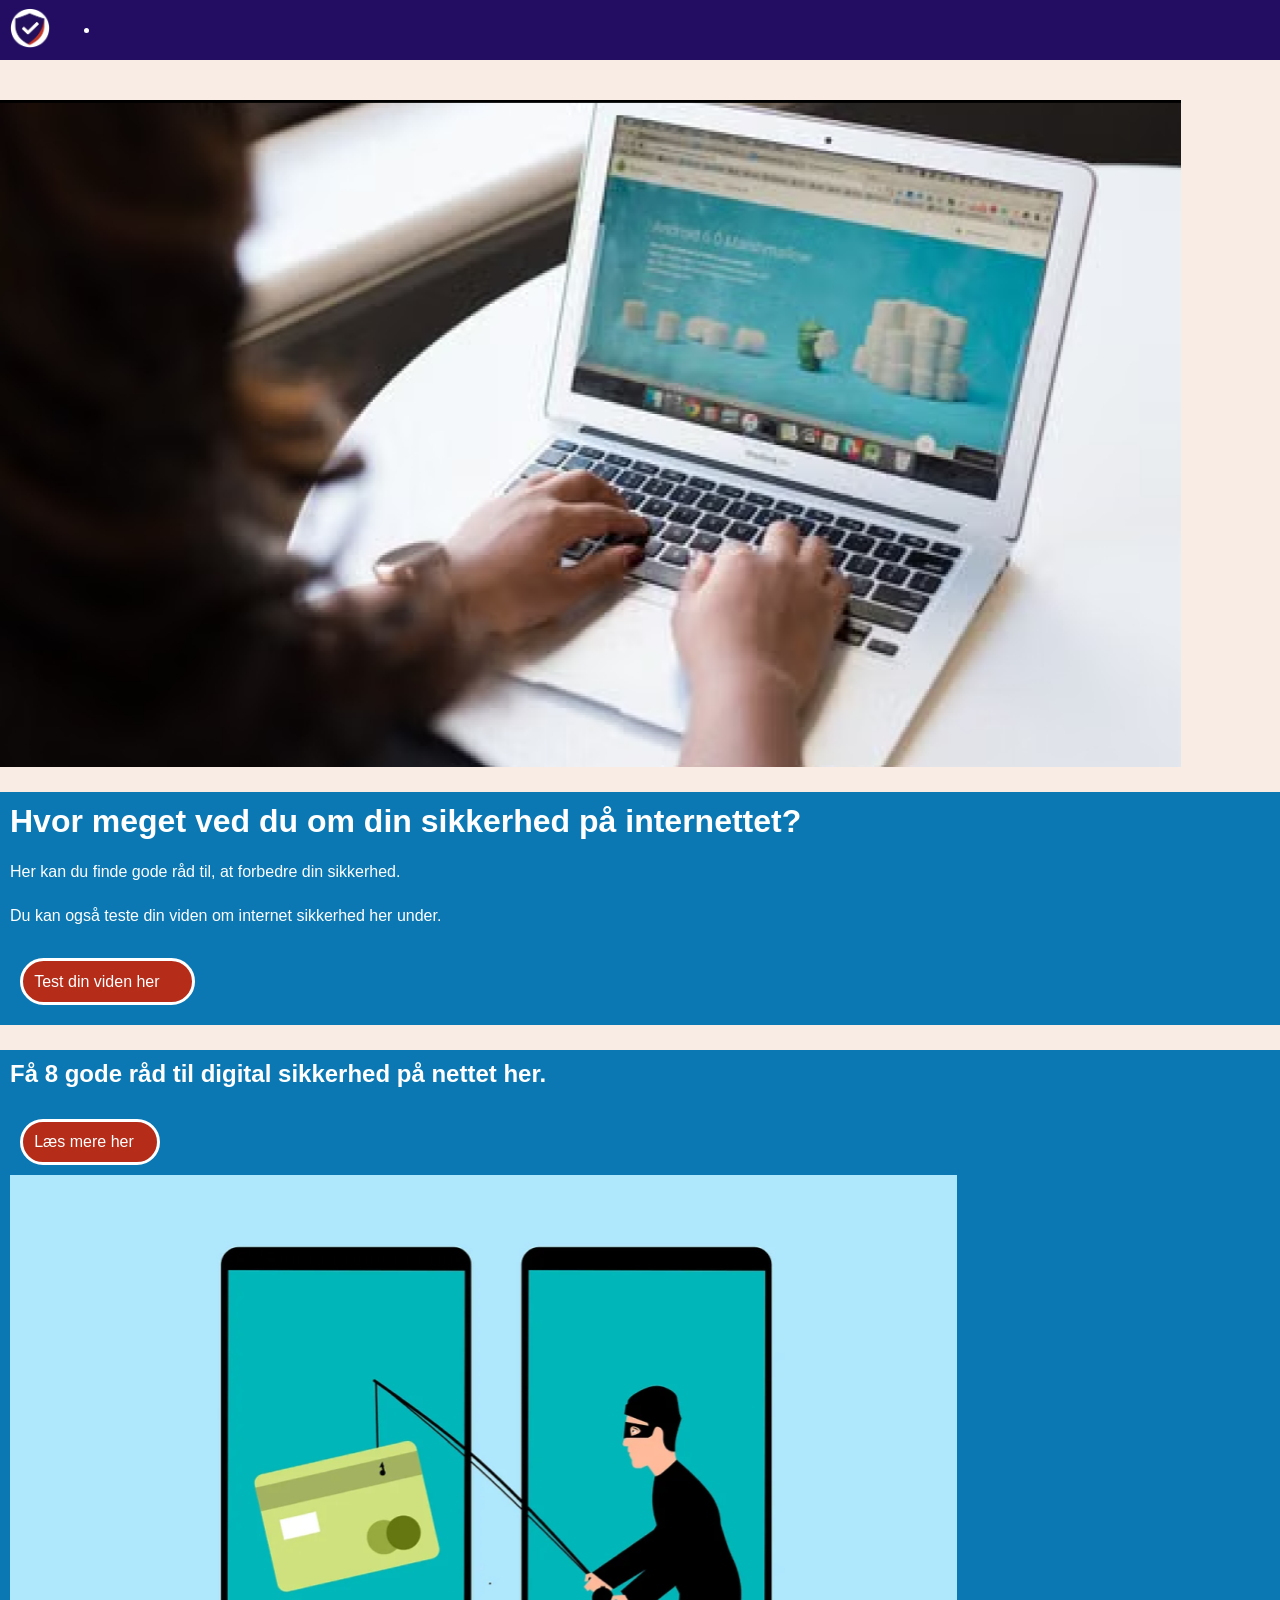
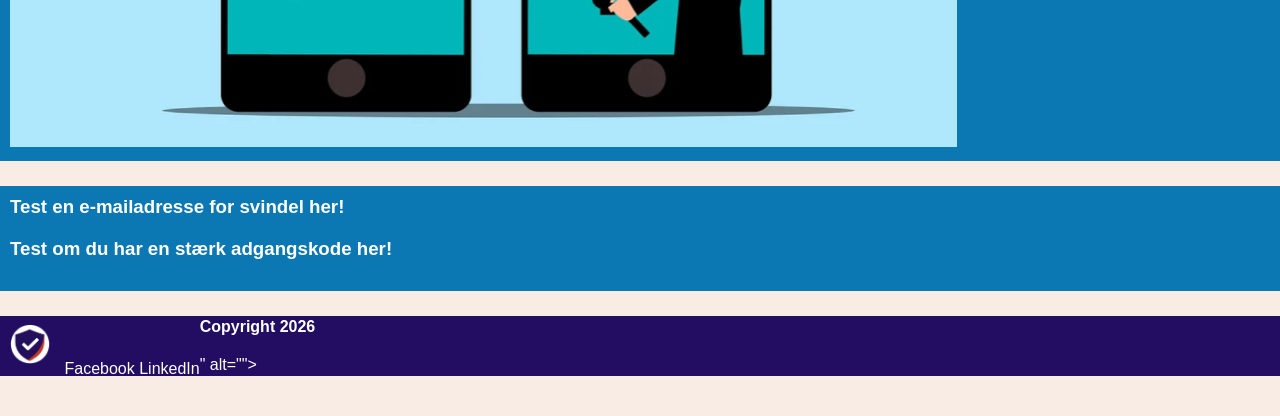
==== index.html @ c3ce0f3e "Implementeret css elementer (ikke færdig)" ====
<!DOCTYPE html>
<html lang="da">
<head>
    <meta charset="UTF-8">
    <meta name="viewport" content="width=device-width, initial-scale=1.0">
    <title>Forside</title>
    <link rel="stylesheet" href="/css/style.css">
</head>

<body>
    <div class="container">
        <header>
            <a href="/index.html">
                <img class="logo" src="/img/logo-forenklet.png" alt="Logo">
            </a>
            <nav>
                <ul>
                    <!--Menu, lup og log ind CTA-->
                    <li></li>
                </ul>
            </nav>
        </header>
        
    <main>
        <img src="/img/dame-ved-computer.png" alt="Dame ved computer">
        <div class="boks-1">
            <h1>Hvor meget ved du om din sikkerhed på internettet?</h1>
            <p>Her kan du finde gode råd til, at forbedre din sikkerhed.</p>
            <p>Du kan også teste din viden om internet sikkerhed her under.</p>
            <a class="cta-knap-1" href="#">Test din viden her <img src="" alt=""></a> <!--pil inde i CTA-->
        </div>

        <div class="boks-2">
            <h2>Få 8 gode råd til digital sikkerhed på nettet her.</h2>
            <a class="cta-knap-2" href="/sikkerhedsråd.html">Læs mere her</a> <!--pil inde i CTA + linker til sikkerhedsråd siden-->
            <img src="/img/svindler.png" alt="Tyv stjæler kredit kort">
        </div>

        <div class="boks-3">
            <h3>Test en e-mailadresse for svindel her!</h3>
            <!--indtastningsfelt "navn@eksempel.dk"-->
            <!--CTA knap "Test"-->

            <h3>Test om du har en stærk adgangskode her!</h3>
            <!--indtastningsfelt "eksempel1234"-->
            <!--CTA knap "Test"-->            
        </div>
    </main>

        <footer>
            <div class="footer-venstre">
                <a href="/index.html">
                    <img class="logo" src="/img/logo-forenklet.png" alt="">
                </a>
                <a href="#">Facebook</a>
                <a href="#">LinkedIn</a>
            </div>

            <div class="footer-højre">
                <h4>Copyright 2026</h4>
                <img src=""></i>" alt=""> <!--copyright ikon-->
            </div>
        </footer>
    </div>
</body>
</html>
---- css/style.css ----
* {
    box-sizing: border-box;
    margin: 0;
}

.container {
    background-color: #f9ece5;
    font-family: Verdana, Geneva, Tahoma, sans-serif;
    display: grid;
    grid-template-columns: repeat(2, 1fr);
    grid-auto-rows: minmax(100px, auto);
}


/*Overall elementer*/

a {
    color: white;
    text-decoration: none;
}

a:hover {
    text-decoration: underline;
}

img {
    max-width: 100%;
    grid-column: 1/3
}

.logo {
    width: 60px;
    padding: 10px;
}

h1, h2, h3, h4 {
    line-height: 1.2;
    padding-bottom: 20px;
}

p {
    line-height: 1.5;
    padding-bottom: 20px;
}


/*Indhold*/

header {
    background-color: #220d62;
    color: white;
    height: 60px;
    grid-column: 1/3;
    display: flex;
    align-items: center;
}

main {
    display: grid;
    grid-column: 1/3;
    gap: 25px;
}

.boks-1 {
    background-color: #0b78b3;
    color: white;
    grid-column: 1/3;
    padding: 10px;
}

.cta-knap-1 {
    background-color: #b52c19;
    border-radius: 25px;
    padding: .7em;
    display: flex;
    width: 175px;
    margin: 10px;
    border-style: solid;
}

.boks-2 {
    background-color: #0b78b3;
    color: white;
    grid-column: 1/3;
    padding: 10px;
}

.cta-knap-2 {
    background-color: #b52c19;
    border-radius: 25px;
    padding: .7em;
    display: flex;
    width: 140px;
    margin: 10px;
    border-style: solid;
}

.boks-3 {
    background-color: #0b78b3;
    color: white;
    grid-column: 1/3;
    padding: 10px;
    margin-bottom: 25px;
}

footer {
    background-color: #220d62;
    color: white;
    height: 60px;
    grid-column: 1/3;
    display: flex;
    align-items: center;
}
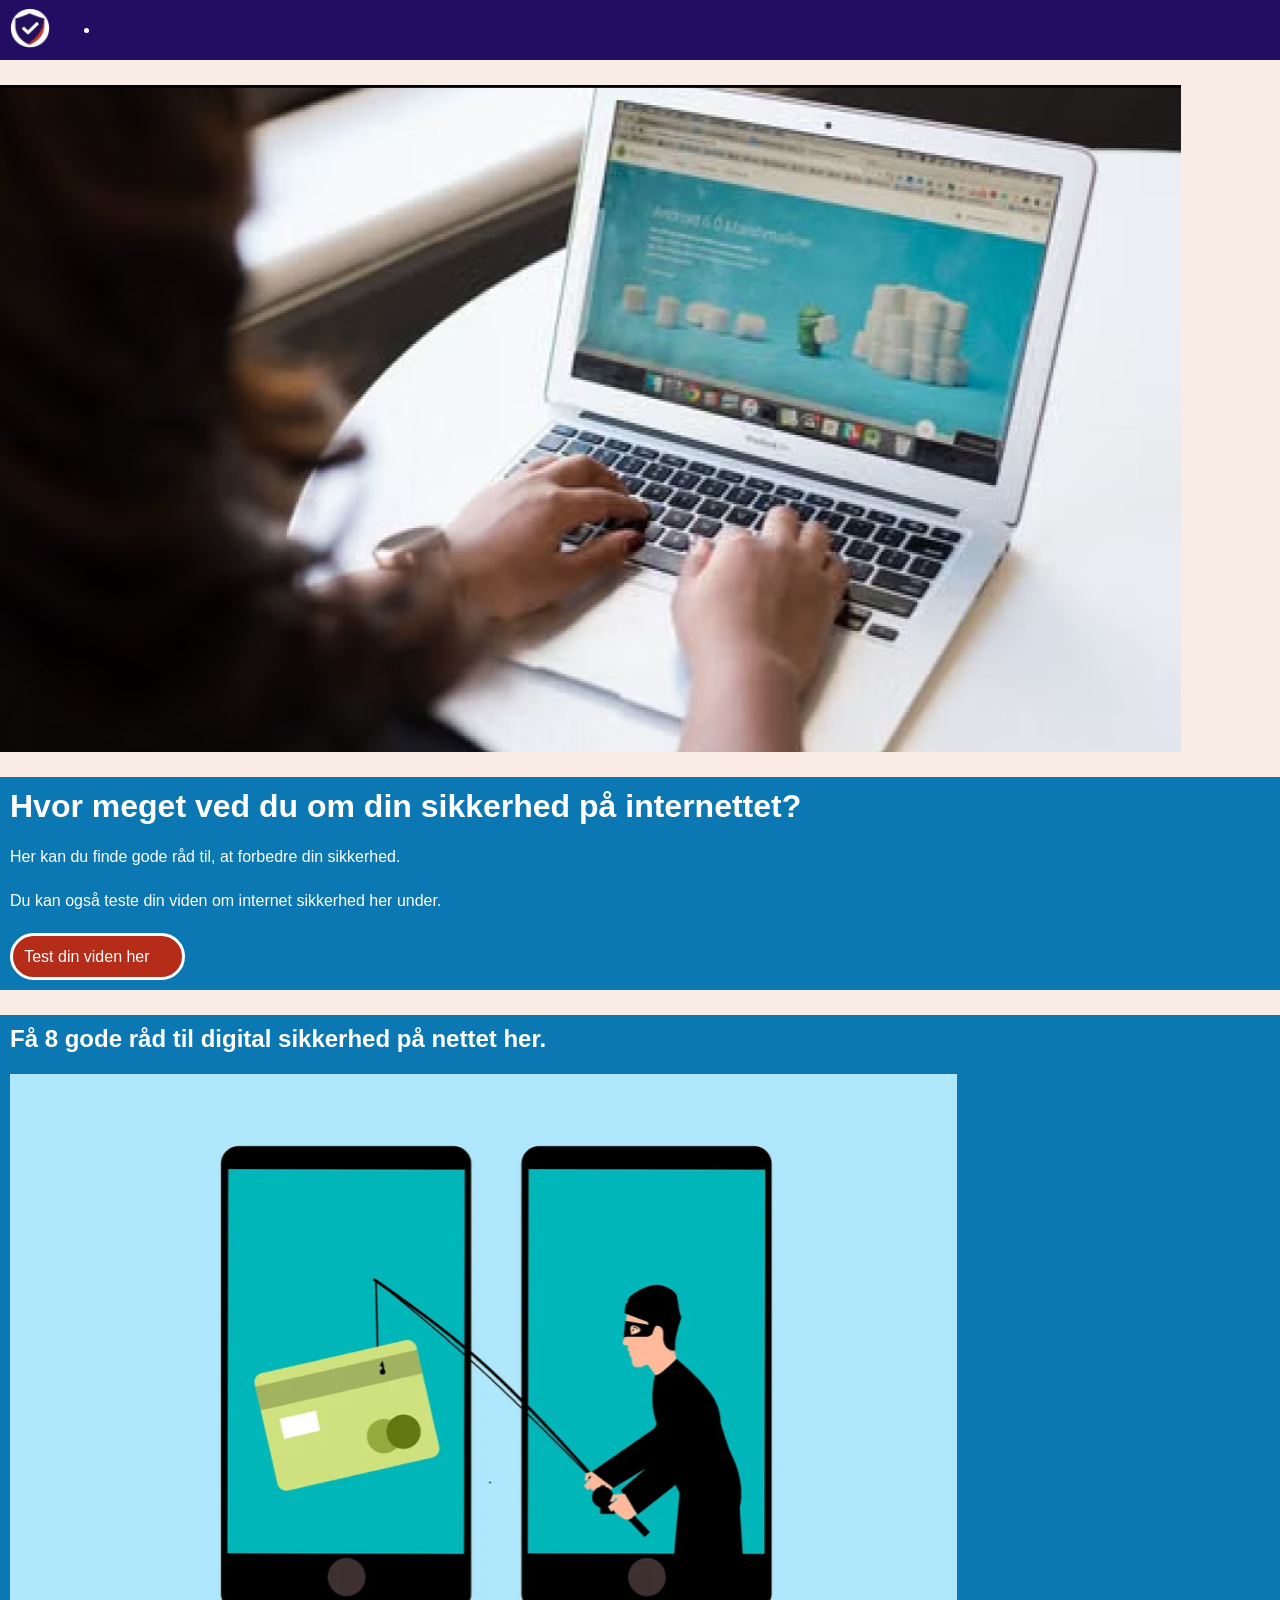
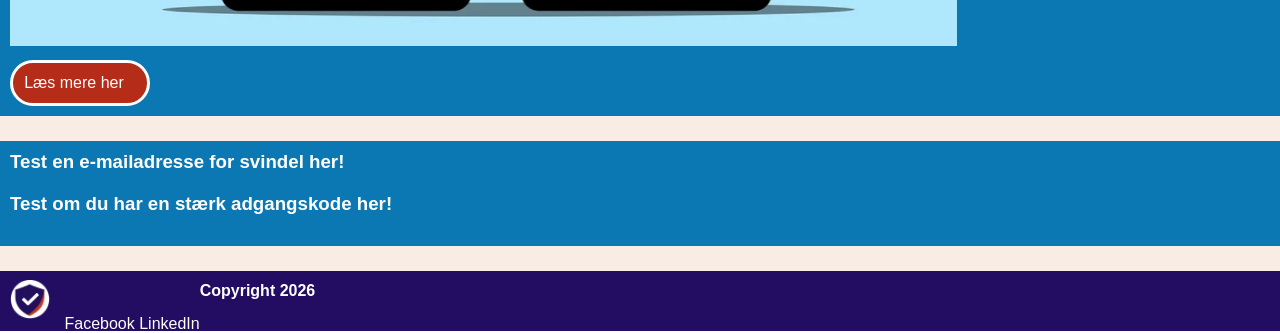
==== commit 7d4ef797: "Oprettet java script, og sat JS menu ind" ====
--- a/index.html
+++ b/index.html
@@ -5,6 +5,8 @@
     <meta name="viewport" content="width=device-width, initial-scale=1.0">
     <title>Forside</title>
     <link rel="stylesheet" href="/css/style.css">
+    <script src="https://kit.fontawesome.com/3534c4cf73.js" crossorigin="anonymous"></script>
+    <script src="/js/js.script" defer></script>
 </head>
 
 <body>
@@ -16,36 +18,36 @@
             <nav>
                 <ul>
                     <!--Menu, lup og log ind CTA-->
-                    <li></li>
+                    <li><a href=""><i class="fa-solid fa-bars"></i></a></li>
                 </ul>
             </nav>
         </header>
         
-    <main>
-        <img src="/img/dame-ved-computer.png" alt="Dame ved computer">
-        <div class="boks-1">
-            <h1>Hvor meget ved du om din sikkerhed på internettet?</h1>
-            <p>Her kan du finde gode råd til, at forbedre din sikkerhed.</p>
-            <p>Du kan også teste din viden om internet sikkerhed her under.</p>
-            <a class="cta-knap-1" href="#">Test din viden her <img src="" alt=""></a> <!--pil inde i CTA-->
-        </div>
+        <main>
+            <img class="bannerbillede" src="/img/dame-ved-computer.png" alt="Dame ved computer">
+            <div class="boks-1">
+                <h1>Hvor meget ved du om din sikkerhed på internettet?</h1>
+                <p>Her kan du finde gode råd til, at forbedre din sikkerhed.</p>
+                <p>Du kan også teste din viden om internet sikkerhed her under.</p>
+                <a class="cta-knap-1" href="#">Test din viden her <img src="" alt=""></a> <!--pil inde i CTA-->
+            </div>
 
-        <div class="boks-2">
-            <h2>Få 8 gode råd til digital sikkerhed på nettet her.</h2>
-            <a class="cta-knap-2" href="/sikkerhedsråd.html">Læs mere her</a> <!--pil inde i CTA + linker til sikkerhedsråd siden-->
-            <img src="/img/svindler.png" alt="Tyv stjæler kredit kort">
-        </div>
+            <div class="boks-2">
+                <h2>Få 8 gode råd til digital sikkerhed på nettet her.</h2>
+                <img src="/img/svindler.png" alt="Tyv stjæler kredit kort">
+                <a class="cta-knap-2" href="/sikkerhedsråd.html">Læs mere her</a> <!--pil inde i CTA + linker til sikkerhedsråd siden-->
+            </div>
 
-        <div class="boks-3">
-            <h3>Test en e-mailadresse for svindel her!</h3>
-            <!--indtastningsfelt "navn@eksempel.dk"-->
-            <!--CTA knap "Test"-->
+            <div class="boks-3">
+                <h3>Test en e-mailadresse for svindel her!</h3>
+                <!--indtastningsfelt "navn@eksempel.dk"-->
+                <!--CTA knap "Test"-->
 
-            <h3>Test om du har en stærk adgangskode her!</h3>
-            <!--indtastningsfelt "eksempel1234"-->
-            <!--CTA knap "Test"-->            
-        </div>
-    </main>
+                <h3>Test om du har en stærk adgangskode her!</h3>
+                <!--indtastningsfelt "eksempel1234"-->
+                <!--CTA knap "Test"-->            
+            </div>
+        </main>
 
         <footer>
             <div class="footer-venstre">
@@ -58,7 +60,7 @@
 
             <div class="footer-højre">
                 <h4>Copyright 2026</h4>
-                <img src=""></i>" alt=""> <!--copyright ikon-->
+                <i class="fa-regular fa-copyright"></i>
             </div>
         </footer>
     </div>
--- a/css/style.css
+++ b/css/style.css
@@ -8,7 +8,6 @@
     font-family: Verdana, Geneva, Tahoma, sans-serif;
     display: grid;
     grid-template-columns: repeat(2, 1fr);
-    grid-auto-rows: minmax(100px, auto);
 }
 
 
@@ -61,6 +60,10 @@
     gap: 25px;
 }
 
+.bannerbillede {
+    margin-top: 25px;
+}
+
 .boks-1 {
     background-color: #0b78b3;
     color: white;
@@ -74,7 +77,6 @@
     padding: .7em;
     display: flex;
     width: 175px;
-    margin: 10px;
     border-style: solid;
 }
 
@@ -89,9 +91,9 @@
     background-color: #b52c19;
     border-radius: 25px;
     padding: .7em;
+    margin-top: 10px;
     display: flex;
     width: 140px;
-    margin: 10px;
     border-style: solid;
 }
 
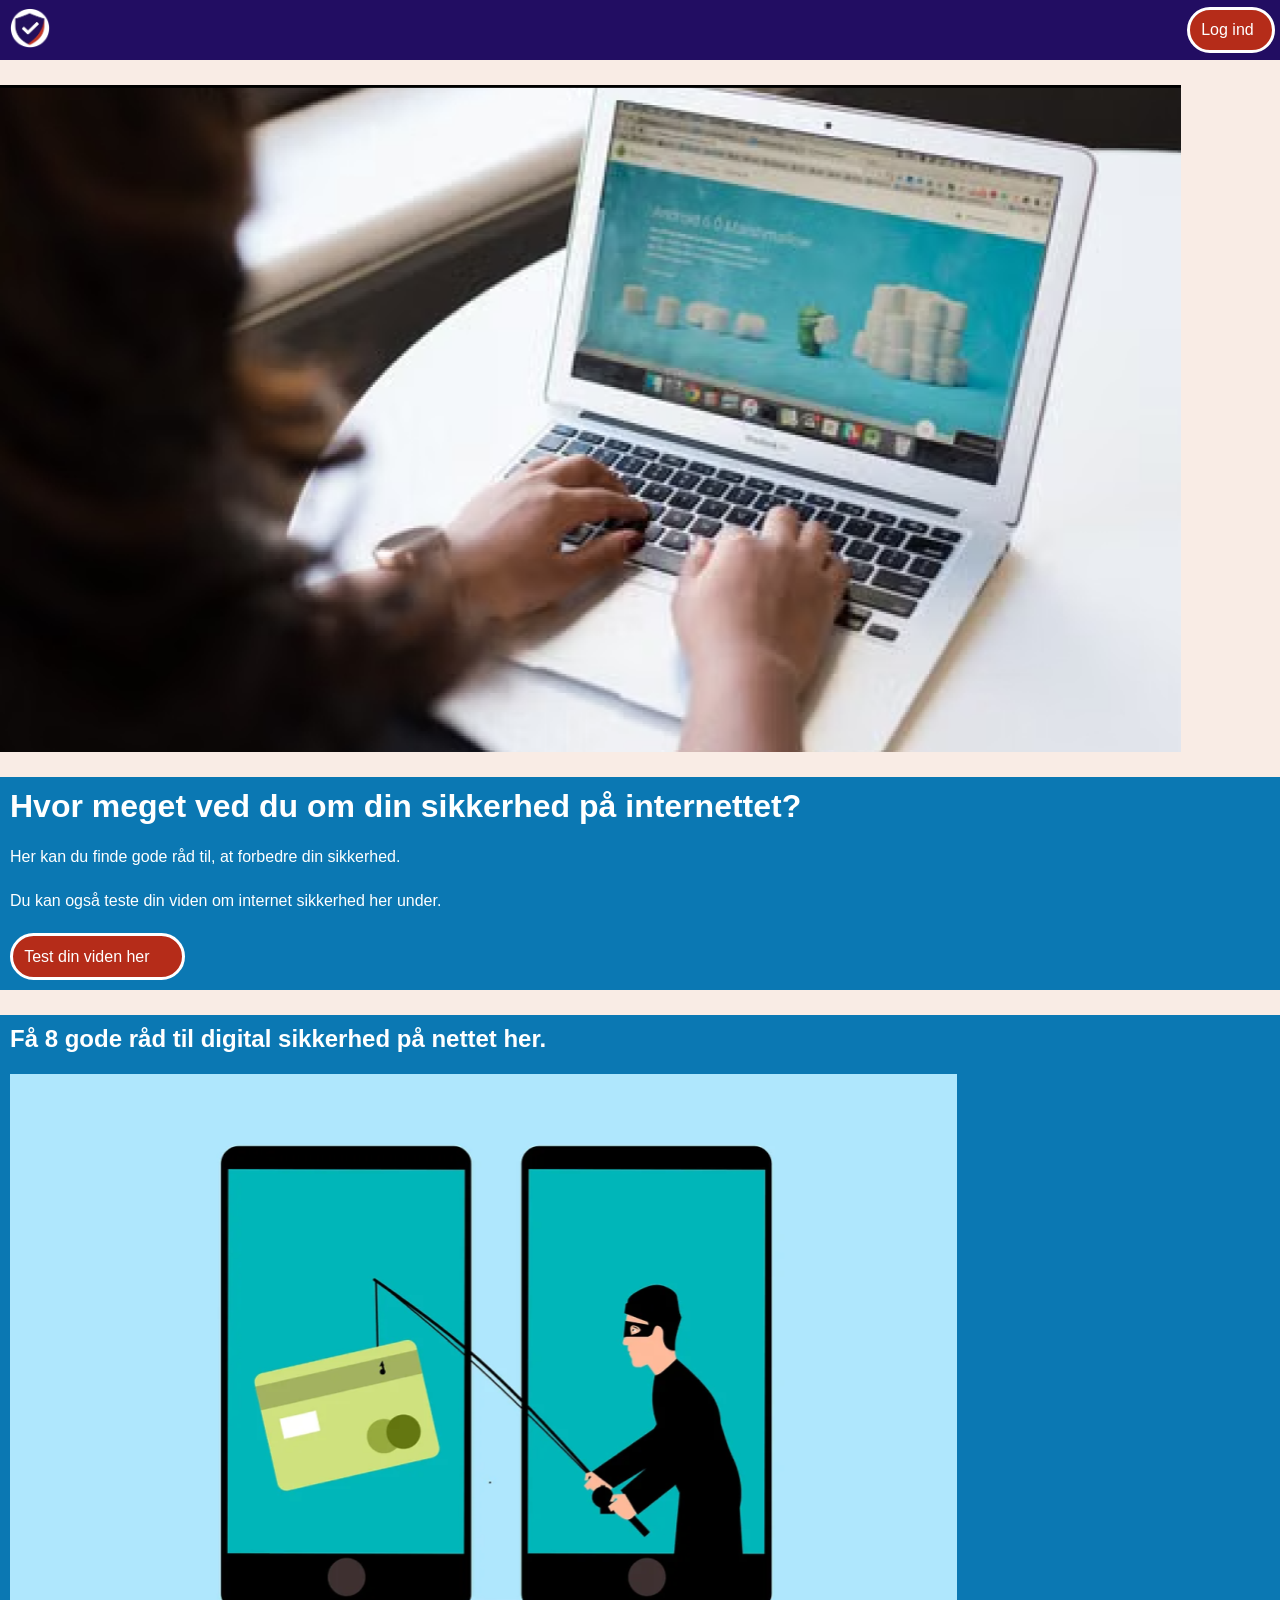
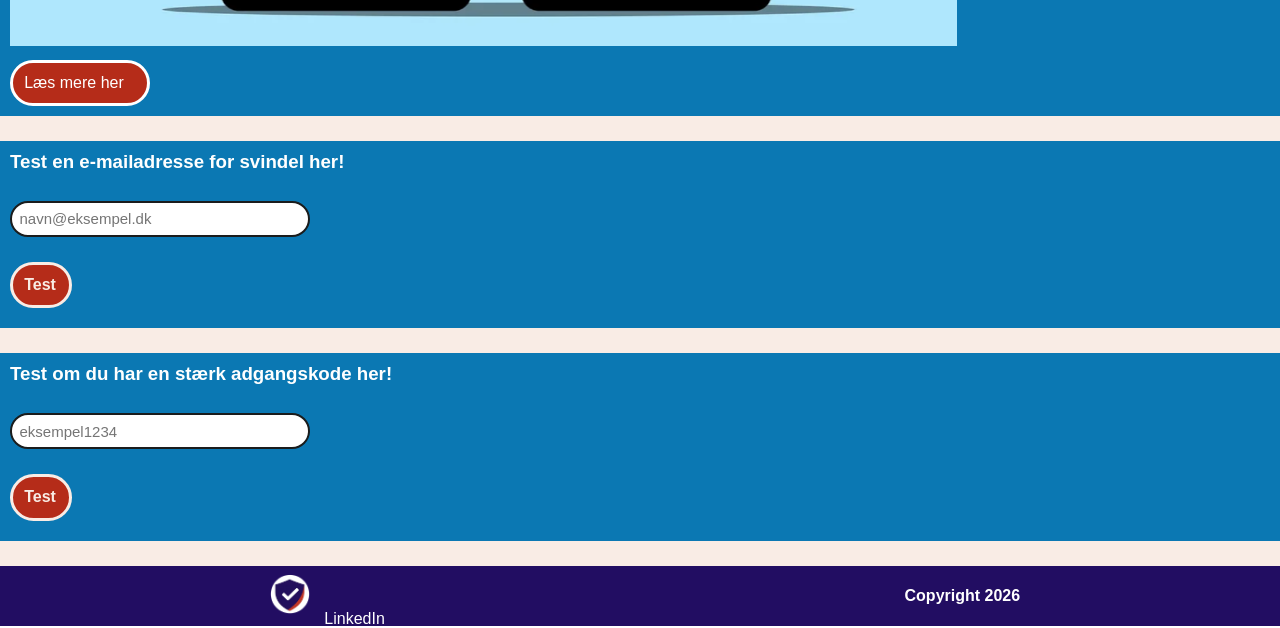
==== commit b3d6b95a: "Lavet videre på forsiden, og sat den sidste JS ind på forsiden" ====
--- a/index.html
+++ b/index.html
@@ -6,20 +6,36 @@
     <title>Forside</title>
     <link rel="stylesheet" href="/css/style.css">
     <script src="https://kit.fontawesome.com/3534c4cf73.js" crossorigin="anonymous"></script>
-    <script src="/js/js.script" defer></script>
+    <script src="/js/script.js" defer></script>
 </head>
 
 <body>
     <div class="container">
         <header>
-            <a href="/index.html">
+            <nav>
+                <a href="/index.html">
                 <img class="logo" src="/img/logo-forenklet.png" alt="Logo">
-            </a>
-            <nav>
-                <ul>
-                    <!--Menu, lup og log ind CTA-->
-                    <li><a href=""><i class="fa-solid fa-bars"></i></a></li>
-                </ul>
+                </a>
+
+                <button
+                id="bars"
+                aria-expanded="false"
+                aria-controls="menu"
+                aria-label="open navigation"
+                >
+                <i class="fa-solid fa-bars"></i>
+                </button>
+
+                <ul id="menu">
+                    <li><a class="active" href="/index.html">Forside</a></li>
+                    <li><a href="/kontakt.html">Kontakt</a></li>
+                    <li><a href="#">Sociale medier</a></li>
+                </ul>    
+
+                <div class="menu-højre">
+                    <li><a href="#"><i class="fa-solid fa-magnifying-glass"></i></a></li>
+                    <li><a class="cta-knap-1" href="#">Log ind <img src="" alt=""></a></li>
+                </div>
             </nav>
         </header>
         
@@ -29,33 +45,41 @@
                 <h1>Hvor meget ved du om din sikkerhed på internettet?</h1>
                 <p>Her kan du finde gode råd til, at forbedre din sikkerhed.</p>
                 <p>Du kan også teste din viden om internet sikkerhed her under.</p>
-                <a class="cta-knap-1" href="#">Test din viden her <img src="" alt=""></a> <!--pil inde i CTA-->
+                <a class="cta-knap-2" href="#">Test din viden her <img src="" alt=""></a> <!--pil inde i CTA-->
             </div>
 
             <div class="boks-2">
                 <h2>Få 8 gode råd til digital sikkerhed på nettet her.</h2>
                 <img src="/img/svindler.png" alt="Tyv stjæler kredit kort">
-                <a class="cta-knap-2" href="/sikkerhedsråd.html">Læs mere her</a> <!--pil inde i CTA + linker til sikkerhedsråd siden-->
+                <a class="cta-knap-3" href="/sikkerhedsråd.html">Læs mere her</a> <!--pil inde i CTA + linker til sikkerhedsråd siden-->
             </div>
 
-            <div class="boks-3">
+            <div class="boks-3-1">
                 <h3>Test en e-mailadresse for svindel her!</h3>
-                <!--indtastningsfelt "navn@eksempel.dk"-->
-                <!--CTA knap "Test"-->
+                <form>
+                    <label for="e-mail-test"></label>
+                    <input id="e-mail-test" type="text" placeholder="navn@eksempel.dk">
+                </form>
+                <button type="button">Test</button>
+            </div>
 
+            <div class="boks-3-2">
                 <h3>Test om du har en stærk adgangskode her!</h3>
-                <!--indtastningsfelt "eksempel1234"-->
-                <!--CTA knap "Test"-->            
+                <form>
+                    <label for="adgangskode"></label>
+                    <input id="adgangskode" type="text" placeholder="eksempel1234">
+                </form>
+                <button type="button">Test</button>            
             </div>
         </main>
 
         <footer>
             <div class="footer-venstre">
-                <a href="/index.html">
-                    <img class="logo" src="/img/logo-forenklet.png" alt="">
-                </a>
-                <a href="#">Facebook</a>
-                <a href="#">LinkedIn</a>
+                    <a href="/index.html">
+                        <img class="logo" src="/img/logo-forenklet.png" alt="">
+                    </a>
+                    <a href=""><i class="fa-brands fa-facebook"></i></a>
+                    <a href="#">LinkedIn</a>
             </div>
 
             <div class="footer-højre">
--- a/css/style.css
+++ b/css/style.css
@@ -32,7 +32,7 @@
     padding: 10px;
 }
 
-h1, h2, h3, h4 {
+h1, h2, h3 {
     line-height: 1.2;
     padding-bottom: 20px;
 }
@@ -43,16 +43,74 @@
 }
 
 
-/*Indhold*/
+/*Header*/
 
 header {
     background-color: #220d62;
     color: white;
     height: 60px;
-    grid-column: 1/3;
-    display: flex;
-    align-items: center;
-}
+    grid-column: 1/3;    
+}
+
+nav {
+    display: flex;
+    align-items: center;
+    justify-content: space-between;
+    height: 60px;
+}
+
+nav #bars {
+    display: flex;
+    background-color: transparent;
+    color:#f9ece5;
+    font-size: 2em;
+    border: none;
+    cursor: pointer;
+}
+
+nav ul {
+    display: none;
+    height: auto;
+    border-top: 2px solid #f9ece5;
+    flex-direction: column;
+}
+
+nav li {
+    display: flex;
+}
+
+nav .show {
+    display: flex;
+    position: absolute;
+    top: 60px;
+    left: 0;
+    padding: 0;
+    width: 100%;
+    background-color: #220d62;
+    z-index: 1;
+}
+
+.menu-højre {
+    display: flex;
+    align-items: center;
+    margin: 5px;
+}
+
+.menu-højre i {
+    font-size: 2em;
+}
+
+.cta-knap-1 {
+    background-color: #b52c19;
+    border-radius: 25px;
+    padding: .7em;
+    display: flex;
+    width: 88px;
+    border-style: solid;
+}
+
+
+/*Hovedindhold*/
 
 main {
     display: grid;
@@ -71,7 +129,7 @@
     padding: 10px;
 }
 
-.cta-knap-1 {
+.cta-knap-2 {
     background-color: #b52c19;
     border-radius: 25px;
     padding: .7em;
@@ -87,7 +145,7 @@
     padding: 10px;
 }
 
-.cta-knap-2 {
+.cta-knap-3 {
     background-color: #b52c19;
     border-radius: 25px;
     padding: .7em;
@@ -97,12 +155,45 @@
     border-style: solid;
 }
 
-.boks-3 {
-    background-color: #0b78b3;
-    color: white;
-    grid-column: 1/3;
-    padding: 10px;
+.boks-3-1 {
+    background-color: #0b78b3;
+    color: white;
+    grid-column: 1/3;
+    padding: 10px;
+    justify-items: center;
+}
+
+.boks-3-2 {
+    background-color: #0b78b3;
+    color: white;
+    grid-column: 1/3;
+    padding: 10px;
+    justify-items: center;
     margin-bottom: 25px;
+}
+
+input[type=text], select, textarea {
+	width: 300px;
+    padding: .5em;
+	border: 2px solid #1a1c1c;
+	border-radius: 25px;
+	margin-top: .5em;
+	margin-bottom: 1em;
+    font-size: 15px;
+    color: #1a1c1c;
+}
+
+button {
+    background-color: #b52c19;
+    border-radius: 25px;
+    padding: .7em;
+    margin: 10px 0 10px 0;
+    display: flex;
+    width: 62px;
+    border: 3px solid #f9ece5;
+    color: #f9ece5;
+    font-size: 16px;
+    font-weight:600;
 }
 
 footer {
@@ -112,4 +203,13 @@
     grid-column: 1/3;
     display: flex;
     align-items: center;
+    justify-content: space-around;
+}
+
+.footer-højre {
+    display: flex;
+    align-items: center;
+}
+
+.footer-højre i {
 }
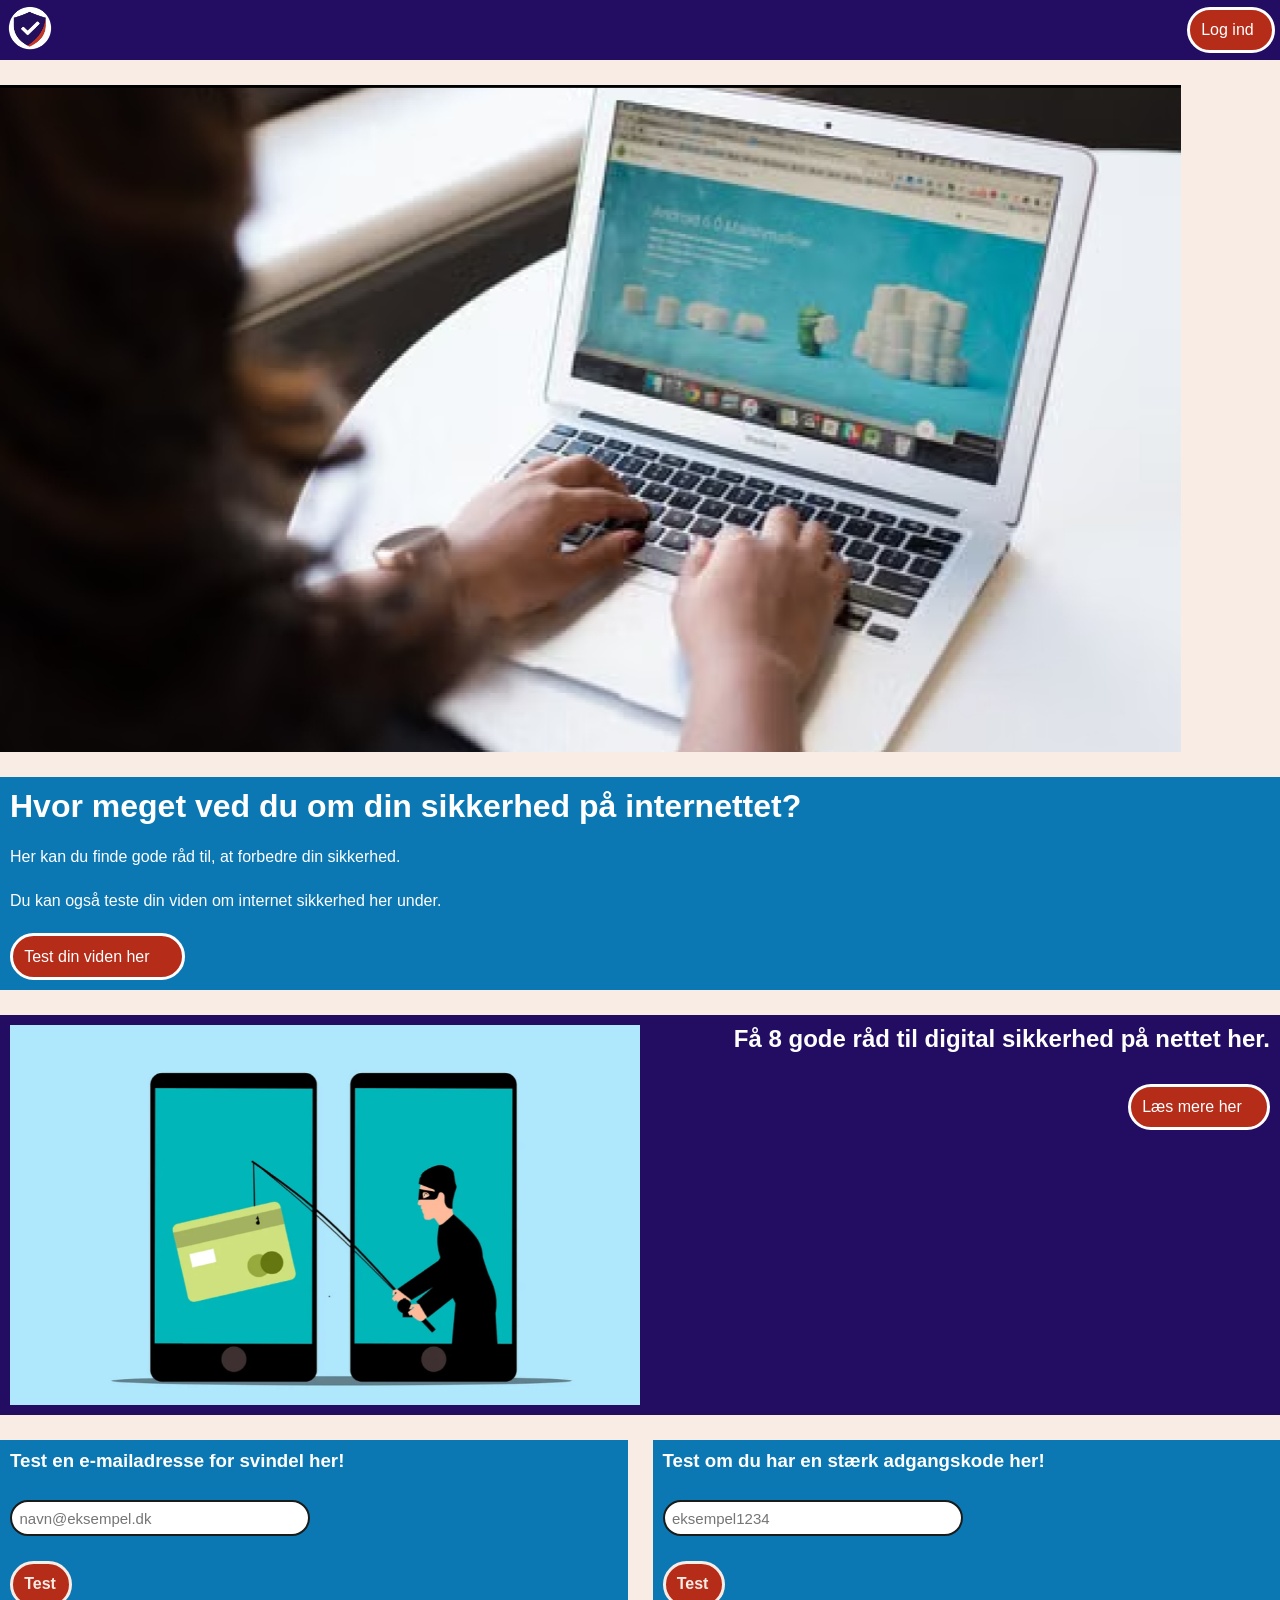
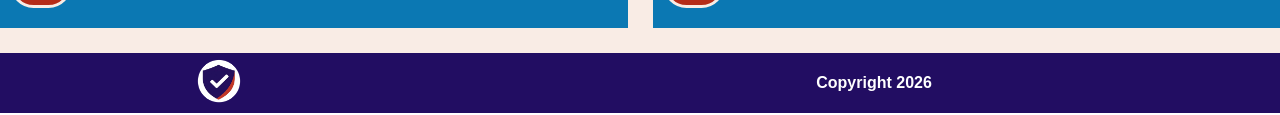
==== commit f6c35980: "Store elementer færdige på forsiden (telefon HTML + CSS)" ====
--- a/index.html
+++ b/index.html
@@ -14,7 +14,7 @@
         <header>
             <nav>
                 <a href="/index.html">
-                <img class="logo" src="/img/logo-forenklet.png" alt="Logo">
+                    <img class="logo" src="/img/logo-forenklet.png" alt="Logo">
                 </a>
 
                 <button
@@ -74,18 +74,14 @@
         </main>
 
         <footer>
-            <div class="footer-venstre">
-                    <a href="/index.html">
-                        <img class="logo" src="/img/logo-forenklet.png" alt="">
-                    </a>
-                    <a href=""><i class="fa-brands fa-facebook"></i></a>
-                    <a href="#">LinkedIn</a>
-            </div>
+            <a href="/index.html">
+                <img class="logo" src="/img/logo-forenklet.png" alt="">
+            </a>
+            <a href=""><i class="fa-brands fa-facebook"></i></a>
+            <a href=""><i class="fa-brands fa-linkedin"></i></a>
 
-            <div class="footer-højre">
-                <h4>Copyright 2026</h4>
-                <i class="fa-regular fa-copyright"></i>
-            </div>
+            <h4>Copyright 2026</h4>
+            <i class="fa-regular fa-copyright"></i>
         </footer>
     </div>
 </body>
--- a/css/style.css
+++ b/css/style.css
@@ -29,7 +29,7 @@
 
 .logo {
     width: 60px;
-    padding: 10px;
+    padding: 8px;
 }
 
 h1, h2, h3 {
@@ -139,7 +139,7 @@
 }
 
 .boks-2 {
-    background-color: #0b78b3;
+    background-color: #220d62;
     color: white;
     grid-column: 1/3;
     padding: 10px;
@@ -151,7 +151,7 @@
     padding: .7em;
     margin-top: 10px;
     display: flex;
-    width: 140px;
+    width: 142px;
     border-style: solid;
 }
 
@@ -203,13 +203,33 @@
     grid-column: 1/3;
     display: flex;
     align-items: center;
-    justify-content: space-around;
-}
-
-.footer-højre {
-    display: flex;
-    align-items: center;
-}
-
-.footer-højre i {
+    justify-content: space-evenly;
+}
+
+footer i {
+    font-size: 1.5em;
+    margin-left: -30px;
+}
+
+
+/*Kode til computer*/
+
+@media screen and (min-width: 1023px) {
+    .boks-2 h2, .cta-knap-3 {
+        float: right;
+    }
+    
+    .boks-2 img {
+        width: 50%;
+        float: left;
+    }
+
+    .boks-3-1 {
+        grid-column: 1/2;
+        margin-bottom: 25px;
+    }
+
+    .boks-3-2 {
+        grid-column: 2/3;
+    }
 }
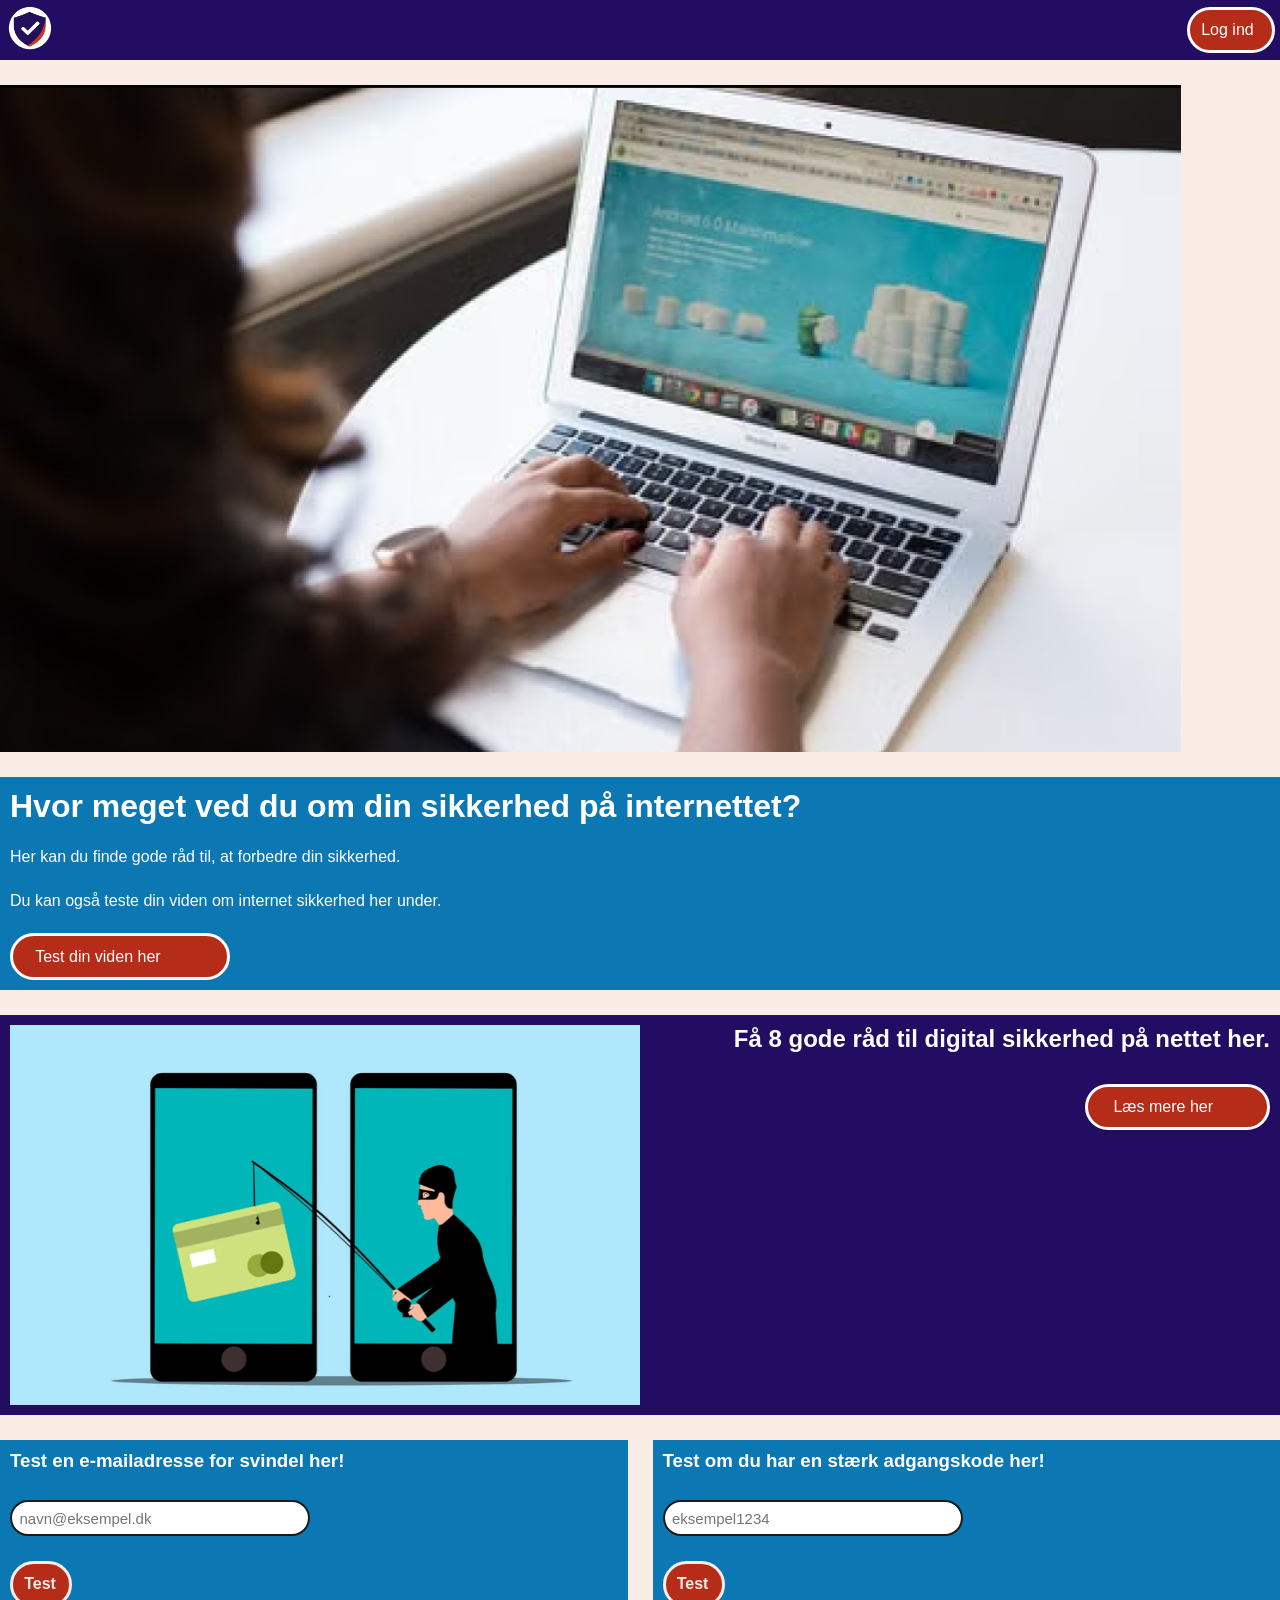
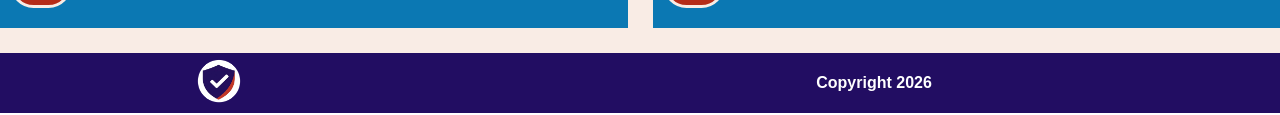
==== commit b54a1165: "Telefon version 95% færdig" ====
--- a/index.html
+++ b/index.html
@@ -14,7 +14,7 @@
         <header>
             <nav>
                 <a href="/index.html">
-                    <img class="logo" src="/img/logo-forenklet.png" alt="Logo">
+                    <img class="logo" src="/img/logo-forenklet.png" alt="Logo: Skjold med flueben">
                 </a>
 
                 <button
@@ -45,13 +45,13 @@
                 <h1>Hvor meget ved du om din sikkerhed på internettet?</h1>
                 <p>Her kan du finde gode råd til, at forbedre din sikkerhed.</p>
                 <p>Du kan også teste din viden om internet sikkerhed her under.</p>
-                <a class="cta-knap-2" href="#">Test din viden her <img src="" alt=""></a> <!--pil inde i CTA-->
+                <a class="cta-knap-2" href="#">Test din viden her <i class="fa-solid fa-arrow-right"></i><img src="" alt=""></a>
             </div>
 
             <div class="boks-2">
                 <h2>Få 8 gode råd til digital sikkerhed på nettet her.</h2>
                 <img src="/img/svindler.png" alt="Tyv stjæler kredit kort">
-                <a class="cta-knap-3" href="/sikkerhedsråd.html">Læs mere her</a> <!--pil inde i CTA + linker til sikkerhedsråd siden-->
+                <a class="cta-knap-3" href="/sikkerhedsråd.html">Læs mere her <i class="fa-solid fa-arrow-right"></i></a>
             </div>
 
             <div class="boks-3-1">
@@ -75,7 +75,7 @@
 
         <footer>
             <a href="/index.html">
-                <img class="logo" src="/img/logo-forenklet.png" alt="">
+                <img class="logo" src="/img/logo-forenklet.png" alt="Logo: Skjold med flueben">
             </a>
             <a href=""><i class="fa-brands fa-facebook"></i></a>
             <a href=""><i class="fa-brands fa-linkedin"></i></a>
--- a/css/style.css
+++ b/css/style.css
@@ -24,7 +24,7 @@
 
 img {
     max-width: 100%;
-    grid-column: 1/3
+    grid-column: 1/3;
 }
 
 .logo {
@@ -134,8 +134,11 @@
     border-radius: 25px;
     padding: .7em;
     display: flex;
-    width: 175px;
+    align-items: center;
+    justify-content: space-around;
+    width: 220px;
     border-style: solid;
+    
 }
 
 .boks-2 {
@@ -151,8 +154,14 @@
     padding: .7em;
     margin-top: 10px;
     display: flex;
-    width: 142px;
+    align-items: center;
+    justify-content: space-around;
+    width: 185px;
     border-style: solid;
+}
+
+.cta-knap-2 i, .cta-knap-3 i {
+    font-size: 1.4em;
 }
 
 .boks-3-1 {
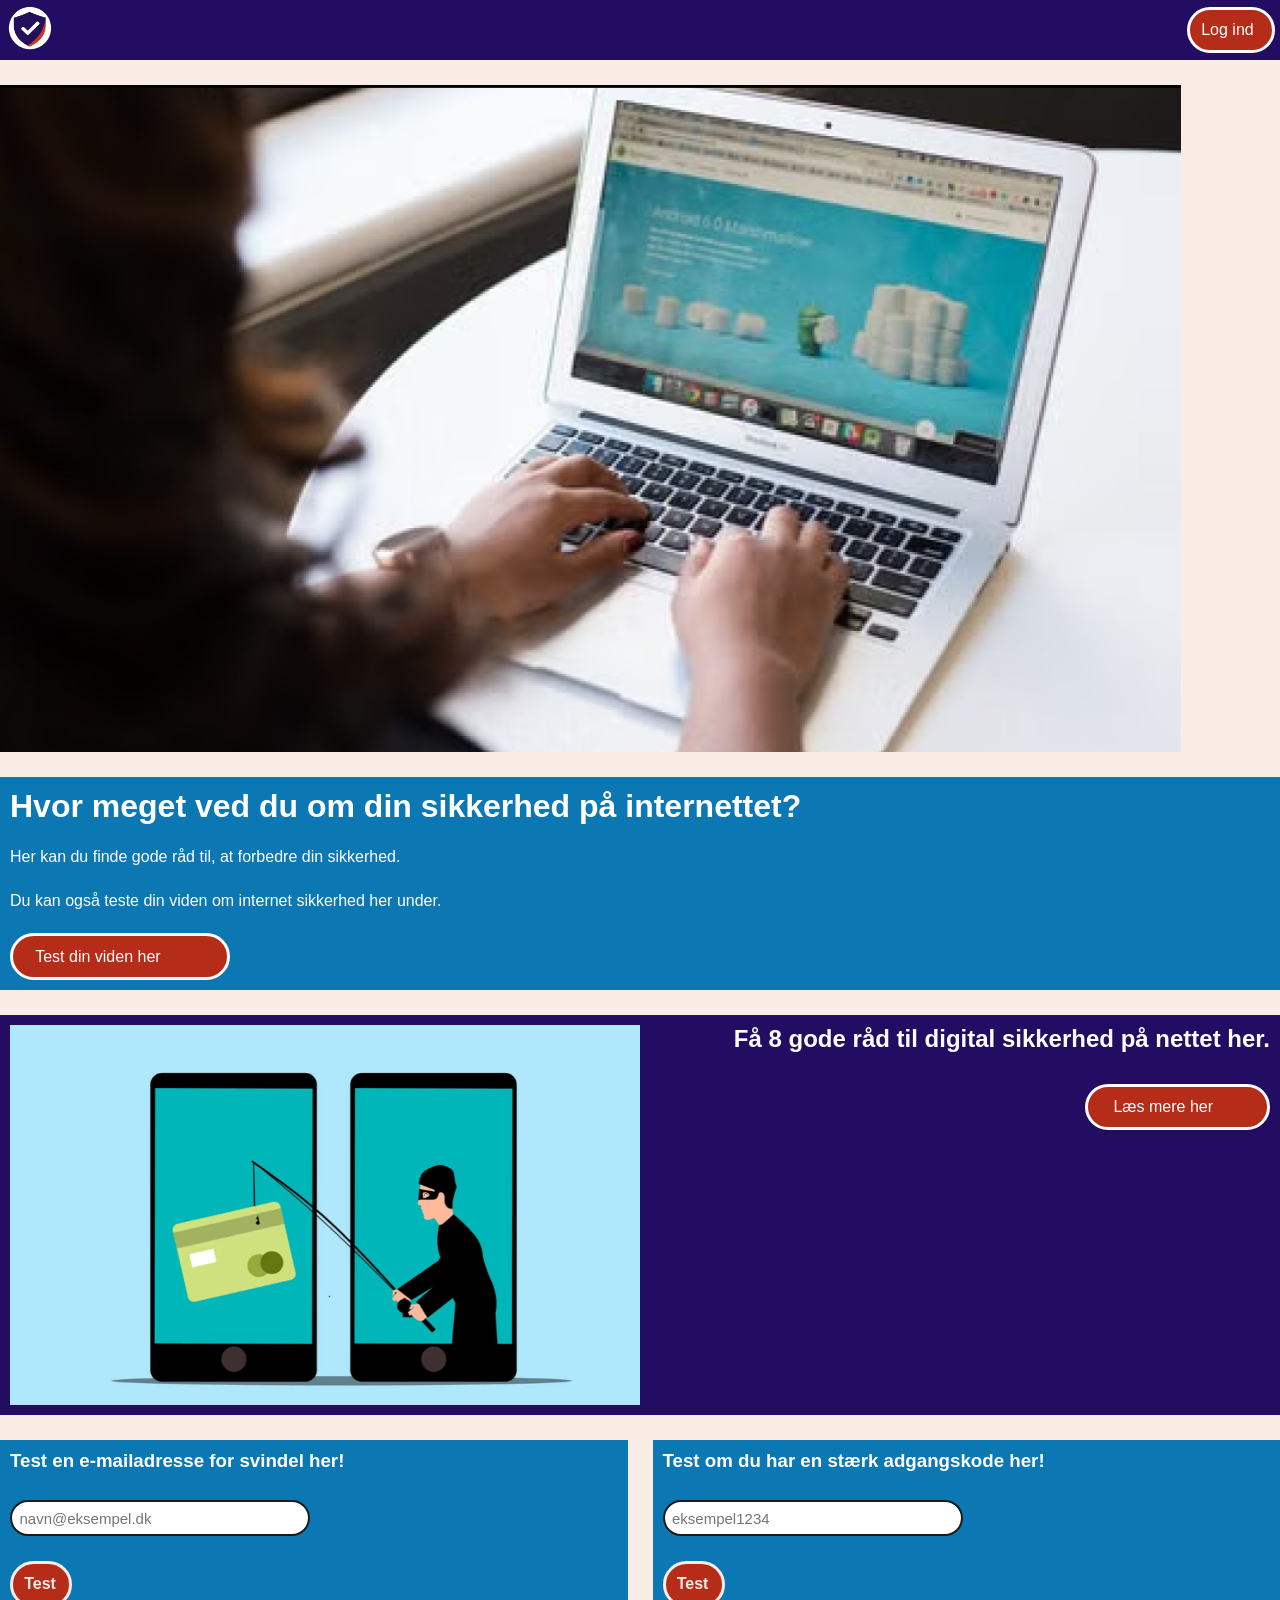
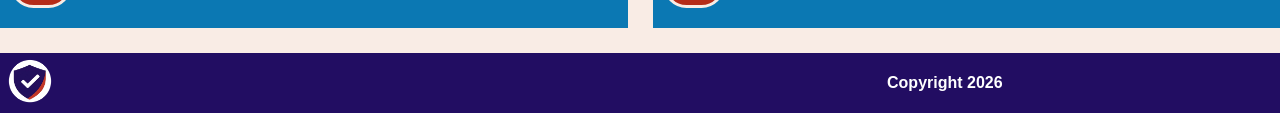
==== commit ca6e57f3: "kodet computer version til sikkerhedsråd- og kontaktsiden" ====
--- a/index.html
+++ b/index.html
@@ -10,6 +10,7 @@
 </head>
 
 <body>
+    <a class="screen-reader-text" href="#hovedindhold">skip til hovedindhold</a>
     <div class="container">
         <header>
             <nav>
--- a/css/style.css
+++ b/css/style.css
@@ -1,6 +1,22 @@
 * {
     box-sizing: border-box;
     margin: 0;
+}
+
+.screen-reader-text {
+  position: absolute;
+  left: -9999px;
+  z-index: 999;
+  padding: 1em;
+  background-color: black;
+  color: white;
+  opacity: 0;
+}
+
+.screen-reader-text:focus {
+  left: 50%;
+  transform: translateX(-50%);
+  opacity: 1;
 }
 
 .container {
@@ -212,18 +228,18 @@
     grid-column: 1/3;
     display: flex;
     align-items: center;
-    justify-content: space-evenly;
+    justify-content: space-between;
 }
 
 footer i {
     font-size: 1.5em;
-    margin-left: -30px;
-}
-
-
-/*Kode til computer*/
-
-@media screen and (min-width: 1023px) {
+    margin-right: 5px;
+}
+
+
+/*Computer version*/
+
+@media screen and (min-width: 1024px) {
     .boks-2 h2, .cta-knap-3 {
         float: right;
     }
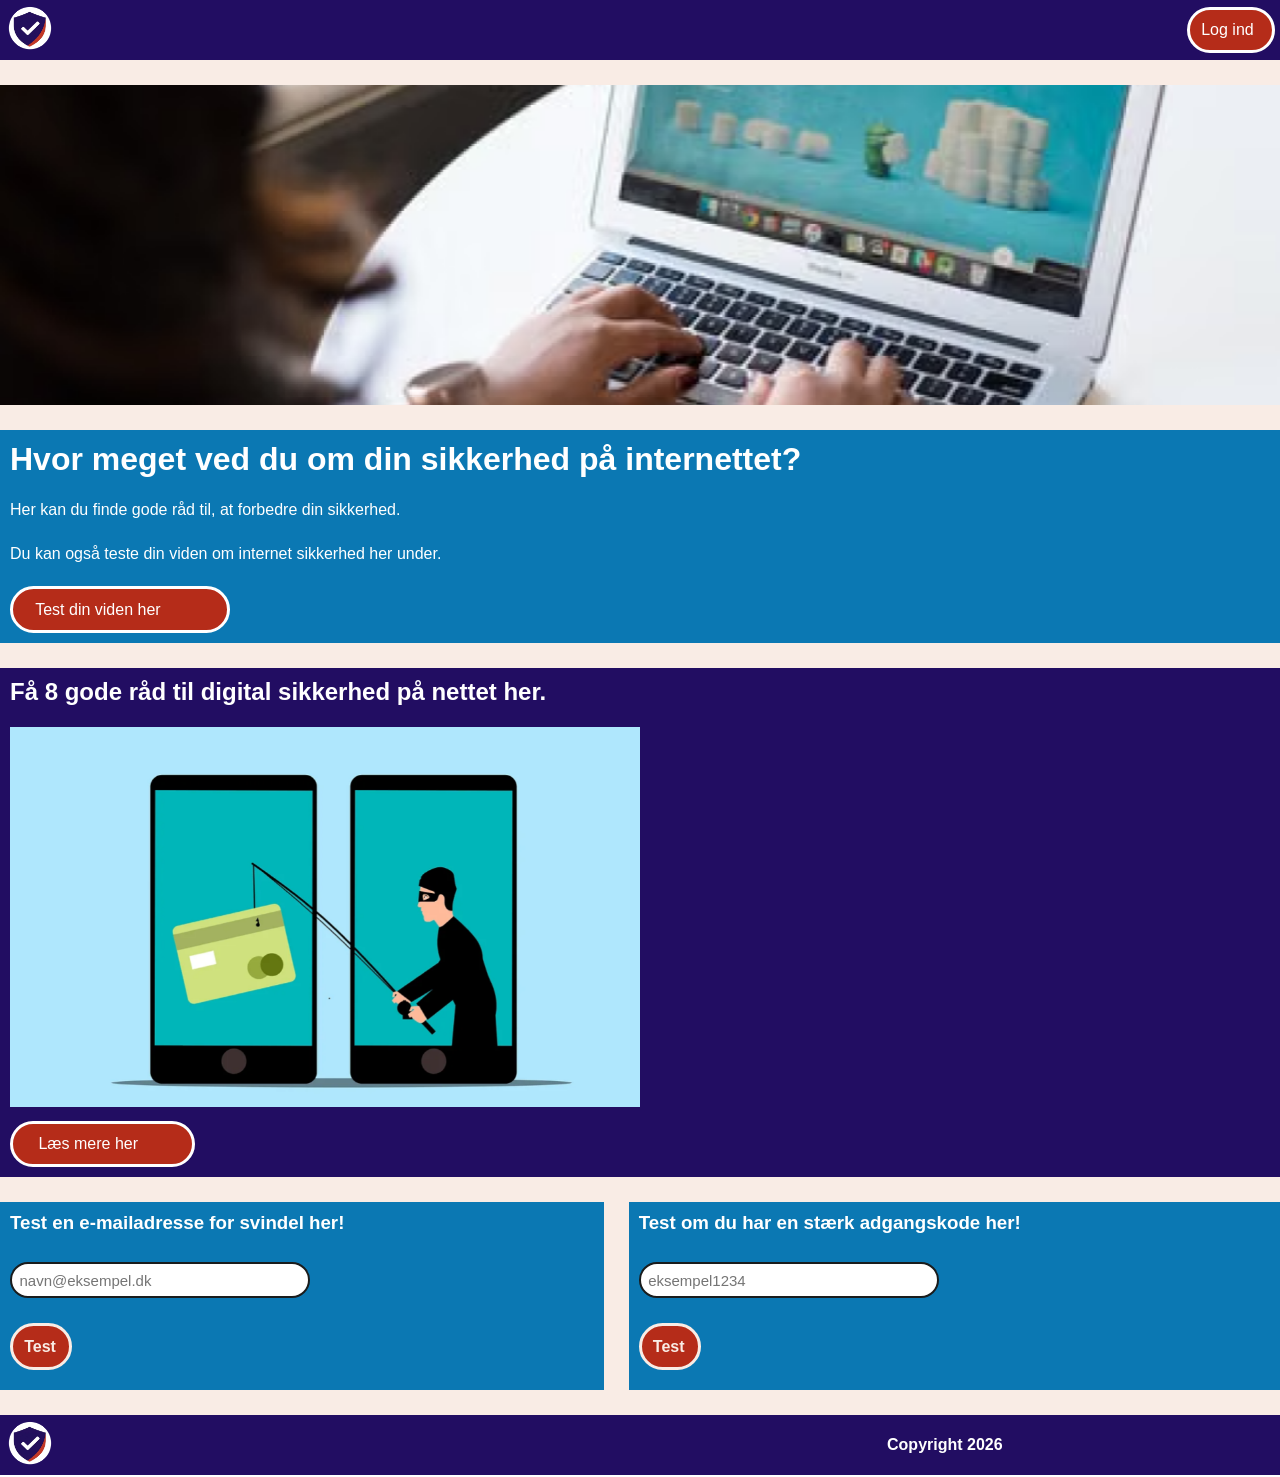
==== commit 7378e8d8: "Fjernet skråstreger" ====
--- a/index.html
+++ b/index.html
@@ -4,9 +4,9 @@
     <meta charset="UTF-8">
     <meta name="viewport" content="width=device-width, initial-scale=1.0">
     <title>Forside</title>
-    <link rel="stylesheet" href="/css/style.css">
+    <link rel="stylesheet" href="css/style.css">
     <script src="https://kit.fontawesome.com/3534c4cf73.js" crossorigin="anonymous"></script>
-    <script src="/js/script.js" defer></script>
+    <script src="js/script.js" defer></script>
 </head>
 
 <body>
@@ -14,8 +14,8 @@
     <div class="container">
         <header>
             <nav>
-                <a href="/index.html">
-                    <img class="logo" src="/img/logo-forenklet.png" alt="Logo: Skjold med flueben">
+                <a href="index.html">
+                    <img class="logo" src="img/logo-forenklet.png" alt="Logo: Skjold med flueben">
                 </a>
 
                 <button
@@ -28,8 +28,8 @@
                 </button>
 
                 <ul id="menu">
-                    <li><a class="active" href="/index.html">Forside</a></li>
-                    <li><a href="/kontakt.html">Kontakt</a></li>
+                    <li><a class="active" href="index.html">Forside</a></li>
+                    <li><a href="kontakt.html">Kontakt</a></li>
                     <li><a href="#">Sociale medier</a></li>
                 </ul>    
 
@@ -41,7 +41,7 @@
         </header>
         
         <main>
-            <img class="bannerbillede" src="/img/dame-ved-computer.png" alt="Dame ved computer">
+            <img class="bannerbillede" src="img/dame-ved-computer.png" alt="Dame ved computer">
             <div class="boks-1">
                 <h1>Hvor meget ved du om din sikkerhed på internettet?</h1>
                 <p>Her kan du finde gode råd til, at forbedre din sikkerhed.</p>
@@ -51,8 +51,8 @@
 
             <div class="boks-2">
                 <h2>Få 8 gode råd til digital sikkerhed på nettet her.</h2>
-                <img src="/img/svindler.png" alt="Tyv stjæler kredit kort">
-                <a class="cta-knap-3" href="/sikkerhedsråd.html">Læs mere her <i class="fa-solid fa-arrow-right"></i></a>
+                <img src="img/svindler.png" alt="Tyv stjæler kredit kort">
+                <a class="cta-knap-3" href="sikkerhedsråd.html">Læs mere her <i class="fa-solid fa-arrow-right"></i></a>
             </div>
 
             <div class="boks-3-1">
@@ -75,8 +75,8 @@
         </main>
 
         <footer>
-            <a href="/index.html">
-                <img class="logo" src="/img/logo-forenklet.png" alt="Logo: Skjold med flueben">
+            <a href="index.html">
+                <img class="logo" src="img/logo-forenklet.png" alt="Logo: Skjold med flueben">
             </a>
             <a href=""><i class="fa-brands fa-facebook"></i></a>
             <a href=""><i class="fa-brands fa-linkedin"></i></a>
--- a/css/style.css
+++ b/css/style.css
@@ -240,13 +240,18 @@
 /*Computer version*/
 
 @media screen and (min-width: 1024px) {
+    .bannerbillede {
+        width: 100%;
+        object-fit: cover;
+        height: 20em;
+    }
+    
     .boks-2 h2, .cta-knap-3 {
-        float: right;
+        grid-column: 2/3;
     }
     
     .boks-2 img {
         width: 50%;
-        float: left;
     }
 
     .boks-3-1 {
